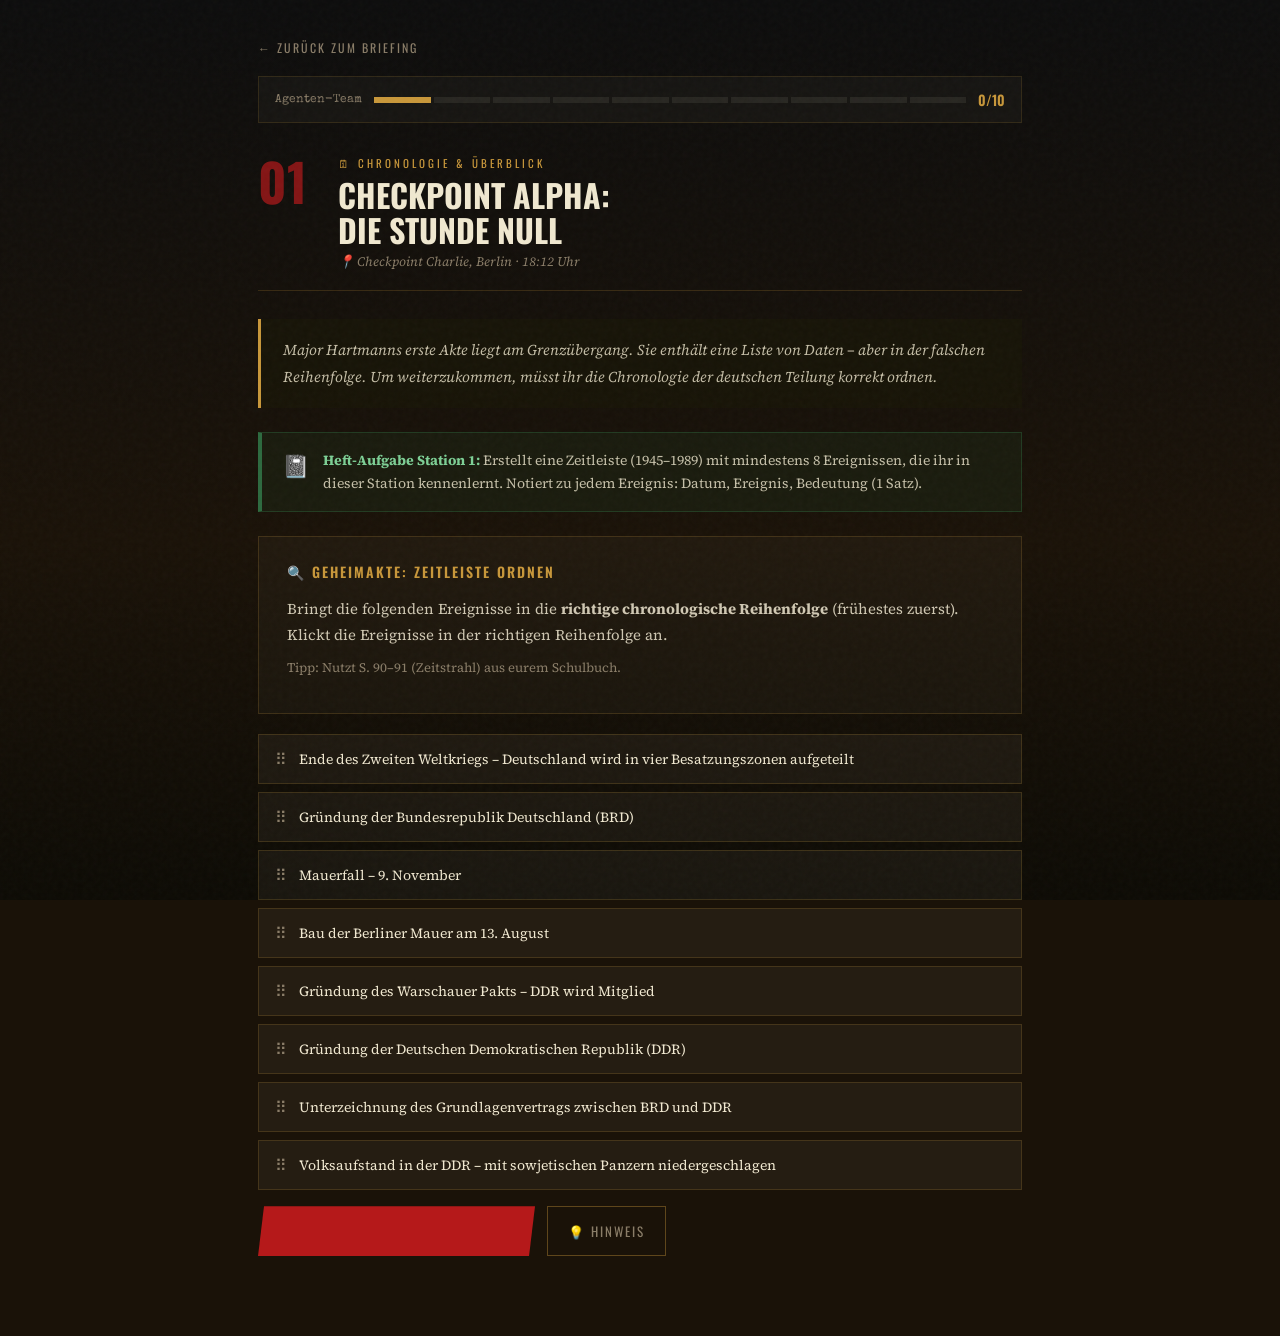
==== station01.html @ 0def3ac9 "Add files via upload" ====
<!DOCTYPE html>
<html lang="de">
<head>
<meta charset="UTF-8">
<meta name="viewport" content="width=device-width, initial-scale=1.0">
<title>Station 1 – Checkpoint Alpha</title>
<link rel="stylesheet" href="shared.css">
</head>
<body>
<div class="noise"></div>
<div class="bg-texture"></div>

<div class="station-container">
  <a href="index.html" class="back-link">← Zurück zum Briefing</a>
  <div id="progress-area"></div>

  <div class="station-header">
    <div class="station-num">01</div>
    <div class="station-meta">
      <div class="station-tag">🗓 Chronologie &amp; Überblick</div>
      <div class="station-title">Checkpoint Alpha:<br>Die Stunde Null</div>
      <div class="station-loc">📍 Checkpoint Charlie, Berlin · 18:12 Uhr</div>
    </div>
  </div>

  <div class="narrative">
    Major Hartmanns erste Akte liegt am Grenzübergang. Sie enthält eine Liste von Daten – aber in der falschen Reihenfolge. Um weiterzukommen, müsst ihr die Chronologie der deutschen Teilung korrekt ordnen.
  </div>

  <div class="heft-aufgabe">
    <div class="icon">📓</div>
    <div class="text"><strong>Heft-Aufgabe Station 1:</strong> Erstellt eine Zeitleiste (1945–1989) mit mindestens 8 Ereignissen, die ihr in dieser Station kennenlernt. Notiert zu jedem Ereignis: Datum, Ereignis, Bedeutung (1 Satz).</div>
  </div>

  <div class="question-area">
    <h3>🔍 Geheimakte: Zeitleiste ordnen</h3>
    <p>Bringt die folgenden Ereignisse in die <strong>richtige chronologische Reihenfolge</strong> (frühestes zuerst). Klickt die Ereignisse in der richtigen Reihenfolge an.</p>
    <p style="color:var(--muted); font-size:13px; margin-top:8px;">Tipp: Nutzt S. 90–91 (Zeitstrahl) aus eurem Schulbuch.</p>
  </div>

  <div id="sort-area" class="sort-list">
    <!-- Shuffled list rendered by JS -->
  </div>

  <div class="btn-row" style="margin-top:16px;">
    <button class="submit-btn" onclick="checkOrder()">▶ Reihenfolge prüfen</button>
    <button class="hint-btn" onclick="showHint()">💡 Hinweis</button>
  </div>

  <div class="feedback" id="feedback"></div>
  <div class="code-reveal" id="code-reveal">
    <div class="code-label">Code für Station 2 erhalten:</div>
    <div class="code-value" id="code-value">1949</div>
    <div class="code-note">Notiert diesen Code! → Gebt ihn bei Station 2 ein.</div>
  </div>
  <button class="next-btn" id="next-btn" onclick="window.location.href='station02.html'">
    Weiter zu Station 2: Das Bündnissystem →
  </button>
</div>

<script src="utils.js"></script>
<script>
document.getElementById('progress-area').innerHTML = progressBar(1);

const events = [
  { id:'a', text: 'Ende des Zweiten Weltkriegs – Deutschland wird in vier Besatzungszonen aufgeteilt', year: 1945 },
  { id:'b', text: 'Gründung der Bundesrepublik Deutschland (BRD)', year: 1949 },
  { id:'c', text: 'Gründung der Deutschen Demokratischen Republik (DDR)', year: 1949 },
  { id:'d', text: 'Volksaufstand in der DDR – mit sowjetischen Panzern niedergeschlagen', year: 1953 },
  { id:'e', text: 'Gründung des Warschauer Pakts – DDR wird Mitglied', year: 1955 },
  { id:'f', text: 'Bau der Berliner Mauer am 13. August', year: 1961 },
  { id:'g', text: 'Unterzeichnung des Grundlagenvertrags zwischen BRD und DDR', year: 1972 },
  { id:'h', text: 'Mauerfall – 9. November', year: 1989 },
];

// Shuffle for display
const shuffled = [...events].sort(() => Math.random() - 0.5);
const container = document.getElementById('sort-area');

shuffled.forEach((e, i) => {
  const div = document.createElement('div');
  div.className = 'sort-item'; div.dataset.id = e.id; div.dataset.order = i;
  div.innerHTML = `<span class="sort-handle">⠿</span><span>${e.text}</span>`;
  div.addEventListener('click', () => selectItem(div));
  container.appendChild(div);
});

let selected = null;
function selectItem(div) {
  if(selected && selected !== div) {
    // Swap
    const items = [...container.querySelectorAll('.sort-item')];
    const i1 = items.indexOf(selected);
    const i2 = items.indexOf(div);
    if(i1 < i2) container.insertBefore(div, selected);
    else container.insertBefore(selected, div);
    selected.classList.remove('selected');
    selected = null;
  } else if(selected === div) {
    div.classList.remove('selected');
    selected = null;
  } else {
    if(selected) selected.classList.remove('selected');
    selected = div;
    div.classList.add('selected');
  }
}

let attempts = 0;
function checkOrder() {
  const items = [...container.querySelectorAll('.sort-item')];
  const order = items.map(i => i.dataset.id);
  const correct = events.sort((a,b)=>a.year-b.year).map(e=>e.id);
  const isCorrect = order.join('') === correct.join('');
  
  attempts++;
  const fb = document.getElementById('feedback');
  
  if(isCorrect) {
    fb.className = 'feedback success';
    fb.innerHTML = '✅ Ausgezeichnet! Die Chronologie ist korrekt. Hartmanns erste Akte ist gesichert.<br><small>Code für Station 2: <strong>1949</strong></small>';
    document.getElementById('code-reveal').classList.add('show');
    document.getElementById('next-btn').classList.add('show');
    markStationComplete(1);
  } else {
    if(attempts >= 2) {
      fb.className = 'feedback error';
      fb.innerHTML = '❌ Nicht ganz. Tipp: Das erste Ereignis ist das Ende des Zweiten Weltkriegs (1945), das letzte der Mauerfall (1989). Achte auf die Daten zwischen S. 90–91.';
    } else {
      fb.className = 'feedback error';
      fb.innerHTML = '❌ Die Reihenfolge stimmt noch nicht. Schau nochmal in den Zeitstrahl auf S. 90–91 deines Schulbuchs!';
    }
  }
}

function showHint() {
  addHint();
  const fb = document.getElementById('feedback');
  fb.className = 'feedback hint';
  fb.innerHTML = '💡 <strong>Hinweis:</strong> Die Jahreszahlen findest du im Zeitstrahl auf S. 90–91. Wichtige Ankerpunkte: 1945 (Kriegsende), 1949 (zwei Staatsgründungen!), 1953, 1955, 1961, 1972, 1989.';
}
</script>
</body>
</html>
---- shared.css ----
@import url('https://fonts.googleapis.com/css2?family=Special+Elite&family=Oswald:wght@300;600;700&family=Source+Serif+4:ital,wght@0,300;0,600;1,300&display=swap');

:root {
  --ink: #1a1208;
  --paper: #f0e8d0;
  --red: #b5191a;
  --grey: #4a4a4a;
  --gold: #c8973a;
  --muted: #8a7d68;
  --green: #2d6a3f;
  --blue-east: #1a3a5c;
  --blue-west: #3a5c8a;
}

* { margin: 0; padding: 0; box-sizing: border-box; }

body {
  background: var(--ink);
  color: var(--paper);
  font-family: 'Source Serif 4', serif;
  min-height: 100vh;
}

.noise {
  position: fixed; inset: 0; pointer-events: none; z-index: 999; opacity: 0.03;
  background-image: url("data:image/svg+xml,%3Csvg viewBox='0 0 200 200' xmlns='http://www.w3.org/2000/svg'%3E%3Cfilter id='n'%3E%3CfeTurbulence type='fractalNoise' baseFrequency='0.9' numOctaves='4' stitchTiles='stitch'/%3E%3C/filter%3E%3Crect width='100%25' height='100%25' filter='url(%23n)'/%3E%3C/svg%3E");
}

.bg-texture {
  position: fixed; inset: 0; z-index: 0;
  background: linear-gradient(180deg, #0d0d0d 0%, #1a1208 60%, #0d0b05 100%);
}

.station-container {
  position: relative; z-index: 10;
  max-width: 820px; margin: 0 auto;
  padding: 36px 28px 80px;
}

/* Progress bar */
.progress-wrap {
  display: flex; align-items: center; gap: 12px;
  margin-bottom: 32px; padding: 12px 16px;
  background: rgba(240,232,208,0.03);
  border: 1px solid rgba(200,151,58,0.15);
}
.prog-label { font-family: 'Special Elite', monospace; font-size: 12px; color: var(--muted); white-space: nowrap; overflow: hidden; max-width: 140px; text-overflow: ellipsis; }
.progress-bar { flex: 1; display: flex; gap: 3px; }
.pb { flex: 1; height: 6px; background: rgba(240,232,208,0.08); transition: background 0.3s; }
.pb.done { background: var(--green); }
.pb.active { background: var(--gold); animation: pulse 1.5s ease-in-out infinite; }
@keyframes pulse { 50% { opacity: 0.5; } }
.prog-count { font-family: 'Oswald', sans-serif; font-size: 14px; color: var(--gold); font-weight: 600; }

/* Station header */
.station-header {
  display: flex; align-items: flex-start; gap: 20px;
  margin-bottom: 28px; padding-bottom: 20px;
  border-bottom: 1px solid rgba(200,151,58,0.2);
}
.station-num {
  font-family: 'Oswald', sans-serif; font-weight: 700;
  font-size: 52px; line-height: 1; color: var(--red);
  opacity: 0.7; flex-shrink: 0; min-width: 60px;
}
.station-meta { flex: 1; }
.station-tag {
  font-family: 'Oswald', sans-serif; font-size: 11px; letter-spacing: 3px;
  text-transform: uppercase; color: var(--gold); margin-bottom: 6px;
}
.station-title {
  font-family: 'Oswald', sans-serif; font-weight: 700;
  font-size: clamp(22px, 4vw, 32px); line-height: 1.1;
  color: var(--paper); text-transform: uppercase;
}
.station-loc {
  margin-top: 6px; font-size: 13px; color: var(--muted); font-style: italic;
}

/* Context / Narrative */
.narrative {
  background: rgba(26,24,8,0.6);
  border-left: 3px solid var(--gold);
  padding: 18px 22px; margin-bottom: 24px;
  font-size: 15px; line-height: 1.75; color: rgba(240,232,208,0.8);
  font-style: italic;
}

/* Document card */
.doc-card {
  background: #f5edd6;
  border: 1px solid #c8b48a;
  padding: 24px 28px; margin-bottom: 24px;
  color: #2a1a08; position: relative;
  box-shadow: 4px 4px 16px rgba(0,0,0,0.4);
}
.doc-card::before {
  content: '';
  position: absolute; top: 0; left: 0; right: 0;
  height: 3px; background: var(--red);
}
.doc-card .doc-title {
  font-family: 'Oswald', sans-serif; font-weight: 600;
  font-size: 14px; letter-spacing: 3px; text-transform: uppercase;
  color: var(--red); margin-bottom: 14px;
}
.doc-card p { font-size: 15px; line-height: 1.75; color: #2a1a08; margin-bottom: 10px; }
.doc-card p:last-child { margin-bottom: 0; }
.doc-card .doc-source {
  font-size: 11px; color: #6a5a3a; font-style: italic;
  border-top: 1px solid #c8b48a; margin-top: 14px; padding-top: 10px;
}

/* Heft-Aufgabe */
.heft-aufgabe {
  background: rgba(45,106,63,0.12);
  border: 1px solid rgba(45,106,63,0.4);
  border-left: 4px solid var(--green);
  padding: 16px 20px; margin-bottom: 24px;
  display: flex; gap: 14px; align-items: flex-start;
}
.heft-aufgabe .icon { font-size: 22px; flex-shrink: 0; margin-top: 2px; }
.heft-aufgabe .text { font-size: 14px; line-height: 1.65; color: rgba(240,232,208,0.8); }
.heft-aufgabe .text strong { color: #7dcf95; }

/* Question area */
.question-area {
  background: rgba(240,232,208,0.03);
  border: 1px solid rgba(200,151,58,0.2);
  padding: 24px 28px; margin-bottom: 20px;
}
.question-area h3 {
  font-family: 'Oswald', sans-serif; font-weight: 600;
  font-size: 14px; letter-spacing: 2px; text-transform: uppercase;
  color: var(--gold); margin-bottom: 14px;
}
.question-area p { font-size: 15px; line-height: 1.7; color: rgba(240,232,208,0.85); margin-bottom: 10px; }
.question-area ul { padding-left: 20px; }
.question-area ul li { font-size: 15px; line-height: 1.7; color: rgba(240,232,208,0.8); margin-bottom: 6px; }

/* Input area */
.input-area { display: flex; flex-direction: column; gap: 12px; }
.input-area label {
  font-family: 'Oswald', sans-serif; font-size: 12px; letter-spacing: 3px;
  text-transform: uppercase; color: var(--muted);
}
.code-input {
  background: rgba(240,232,208,0.05);
  border: 1px solid rgba(200,151,58,0.3);
  border-bottom: 2px solid var(--gold);
  color: var(--paper); font-family: 'Special Elite', monospace;
  font-size: 22px; padding: 14px 18px; width: 100%;
  outline: none; letter-spacing: 3px; text-align: center;
  transition: background 0.2s;
}
.code-input:focus { background: rgba(200,151,58,0.08); }

.btn-row { display: flex; gap: 12px; flex-wrap: wrap; }

.submit-btn {
  background: var(--red); border: none; color: var(--paper);
  font-family: 'Oswald', sans-serif; font-weight: 700;
  font-size: 15px; letter-spacing: 3px; text-transform: uppercase;
  padding: 14px 32px; cursor: pointer; transition: all 0.2s;
  clip-path: polygon(6px 0%, 100% 0%, calc(100% - 6px) 100%, 0% 100%);
}
.submit-btn:hover { background: #d42020; transform: scale(1.02); }

.hint-btn {
  background: transparent; border: 1px solid rgba(200,151,58,0.4);
  color: var(--muted); font-family: 'Oswald', sans-serif;
  font-size: 13px; letter-spacing: 2px; text-transform: uppercase;
  padding: 14px 20px; cursor: pointer; transition: all 0.2s;
}
.hint-btn:hover { border-color: var(--gold); color: var(--gold); }

/* Feedback */
.feedback {
  padding: 16px 20px; margin-top: 16px; display: none;
  font-family: 'Special Elite', monospace; font-size: 16px;
}
.feedback.success {
  display: block; background: rgba(45,106,63,0.2);
  border: 1px solid rgba(45,106,63,0.5); color: #7dcf95;
}
.feedback.error {
  display: block; background: rgba(181,25,26,0.15);
  border: 1px solid rgba(181,25,26,0.4); color: #f07070;
}
.feedback.hint {
  display: block; background: rgba(200,151,58,0.1);
  border: 1px solid rgba(200,151,58,0.3); color: var(--gold);
}

/* Next button */
.next-btn {
  display: none; width: 100%;
  background: var(--gold); border: none; color: var(--ink);
  font-family: 'Oswald', sans-serif; font-weight: 700;
  font-size: 18px; letter-spacing: 4px; text-transform: uppercase;
  padding: 18px; cursor: pointer; margin-top: 20px;
  transition: all 0.2s;
  clip-path: polygon(8px 0%, 100% 0%, calc(100% - 8px) 100%, 0% 100%);
}
.next-btn:hover { filter: brightness(1.1); transform: scale(1.01); }
.next-btn.show { display: block; animation: fadeUp 0.5s ease-out; }

@keyframes fadeUp { from { opacity:0; transform: translateY(16px); } to { opacity:1; transform: none; } }

/* Code reveal */
.code-reveal {
  display: none; text-align: center; padding: 24px;
  background: rgba(200,151,58,0.08); border: 1px solid var(--gold);
  margin-top: 16px;
}
.code-reveal.show { display: block; animation: fadeUp 0.5s ease-out; }
.code-reveal .code-label {
  font-family: 'Oswald', sans-serif; font-size: 11px; letter-spacing: 3px;
  text-transform: uppercase; color: var(--muted); margin-bottom: 8px;
}
.code-reveal .code-value {
  font-family: 'Special Elite', monospace; font-size: 36px;
  color: var(--gold); letter-spacing: 8px;
}
.code-reveal .code-note {
  margin-top: 10px; font-size: 13px; color: rgba(240,232,208,0.6); font-style: italic;
}

/* Checkbox / multiple choice */
.choice-grid {
  display: grid; grid-template-columns: 1fr 1fr;
  gap: 10px; margin: 14px 0;
}
.choice-btn {
  background: rgba(240,232,208,0.04); border: 1px solid rgba(200,151,58,0.2);
  color: rgba(240,232,208,0.8); font-family: 'Source Serif 4', serif;
  font-size: 14px; padding: 14px 16px; cursor: pointer;
  transition: all 0.2s; text-align: left; line-height: 1.5;
}
.choice-btn:hover { background: rgba(200,151,58,0.08); border-color: var(--gold); }
.choice-btn.selected { background: rgba(200,151,58,0.15); border-color: var(--gold); color: var(--gold); }
.choice-btn.correct { background: rgba(45,106,63,0.2); border-color: #7dcf95; color: #7dcf95; }
.choice-btn.wrong { background: rgba(181,25,26,0.15); border-color: #f07070; color: #f07070; }

/* Ordering / sorting */
.sort-list { display: flex; flex-direction: column; gap: 8px; margin: 14px 0; }
.sort-item {
  background: rgba(240,232,208,0.05); border: 1px solid rgba(200,151,58,0.2);
  padding: 12px 16px; cursor: grab; display: flex; align-items: center; gap: 12px;
  font-size: 14px; line-height: 1.5; transition: background 0.2s;
}
.sort-item:hover { background: rgba(200,151,58,0.08); }
.sort-item.dragging { opacity: 0.5; border-color: var(--gold); }
.sort-handle { color: var(--muted); font-size: 16px; flex-shrink: 0; }

/* Map / matching */
.match-area { display: flex; flex-direction: column; gap: 16px; margin: 14px 0; }
.match-row { display: flex; gap: 12px; align-items: center; }
.match-left { flex: 1; font-size: 14px; color: rgba(240,232,208,0.8); padding: 10px; background: rgba(240,232,208,0.04); border: 1px solid rgba(200,151,58,0.15); }
.match-arrow { color: var(--gold); font-size: 18px; flex-shrink: 0; }
.match-select {
  flex: 1; background: rgba(240,232,208,0.05); border: 1px solid rgba(200,151,58,0.3);
  color: var(--paper); font-family: 'Source Serif 4', serif; font-size: 14px;
  padding: 10px 12px; outline: none; cursor: pointer;
}
.match-select option { background: #1a1208; }

/* Back link */
.back-link {
  display: inline-flex; align-items: center; gap: 8px;
  color: var(--muted); font-family: 'Oswald', sans-serif;
  font-size: 12px; letter-spacing: 2px; text-transform: uppercase;
  text-decoration: none; margin-bottom: 20px; transition: color 0.2s;
}
.back-link:hover { color: var(--gold); }
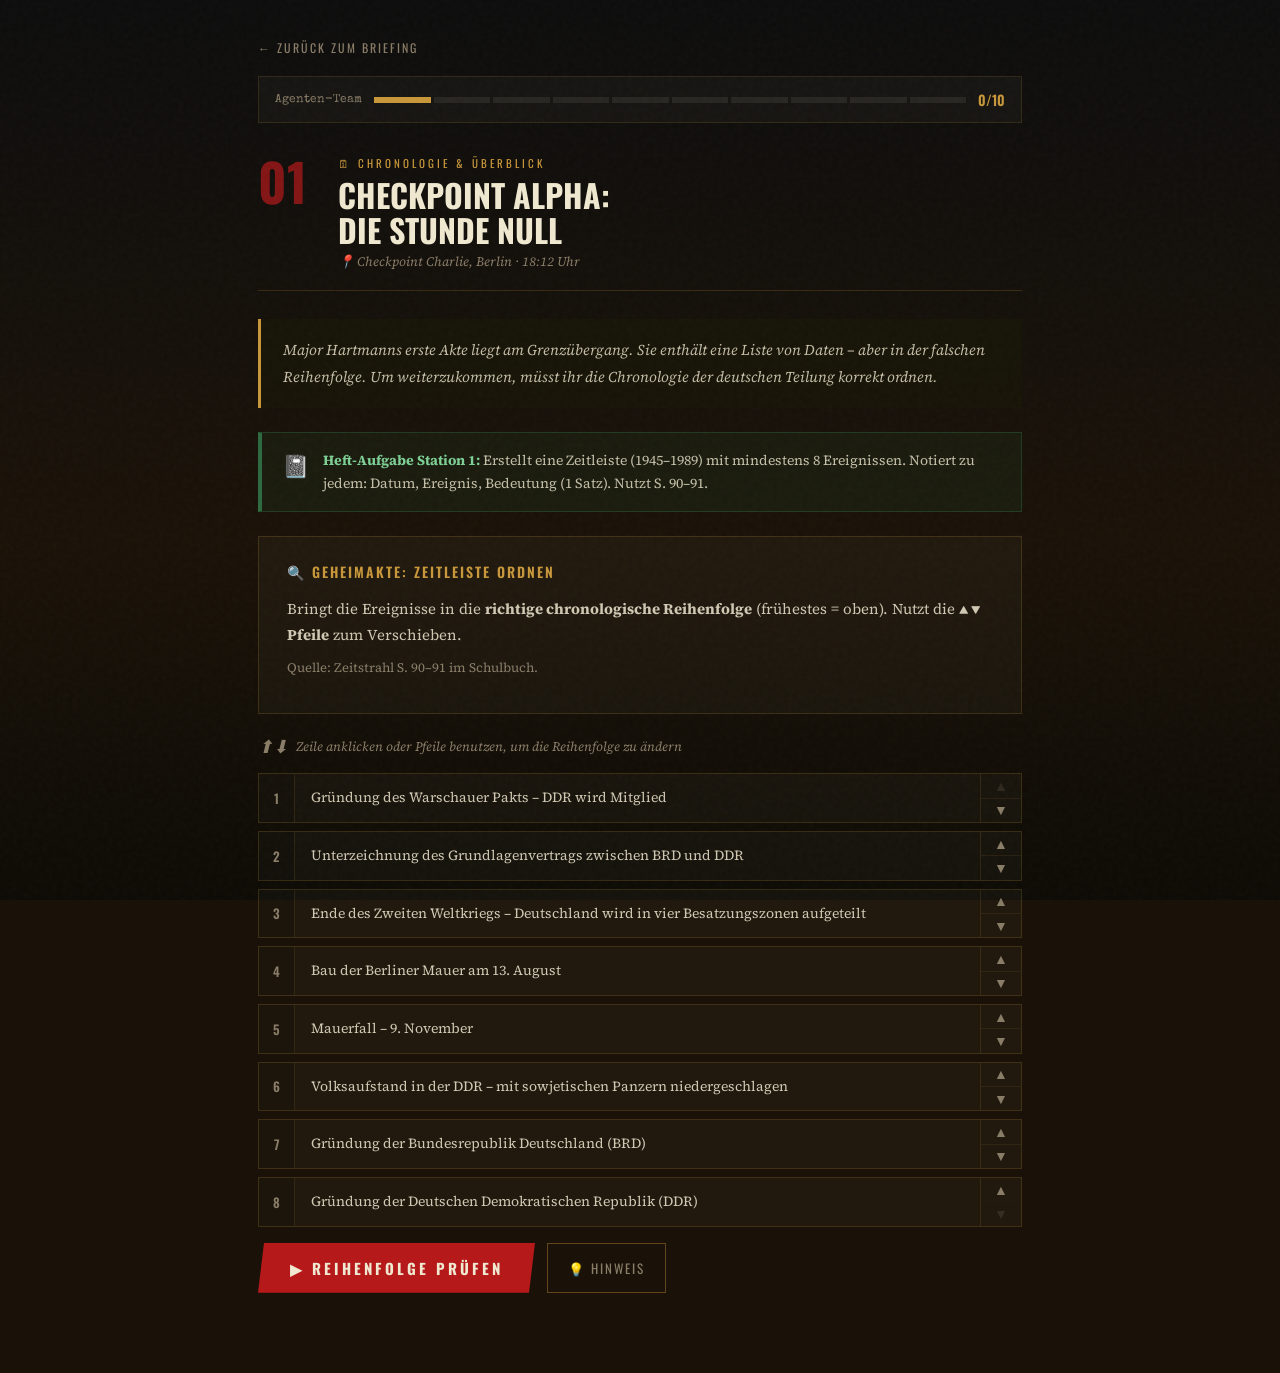
==== commit 20a9f37f: "Add files via upload" ====
--- a/station01.html
+++ b/station01.html
@@ -5,6 +5,52 @@
 <meta name="viewport" content="width=device-width, initial-scale=1.0">
 <title>Station 1 – Checkpoint Alpha</title>
 <link rel="stylesheet" href="shared.css">
+<style>
+  .sort-row {
+    display: flex; align-items: stretch; gap: 0;
+    margin-bottom: 8px; background: rgba(240,232,208,0.03);
+    border: 1px solid rgba(200,151,58,0.18);
+    transition: border-color 0.15s, background 0.15s;
+  }
+  .sort-row:hover { border-color: rgba(200,151,58,0.35); }
+  .sort-row.moved { background: rgba(200,151,58,0.08); border-color: var(--gold); }
+
+  .sort-pos {
+    width: 36px; flex-shrink: 0;
+    display: flex; align-items: center; justify-content: center;
+    font-family: 'Oswald', sans-serif; font-size: 13px; font-weight: 600;
+    color: var(--muted); border-right: 1px solid rgba(200,151,58,0.15);
+    background: rgba(0,0,0,0.15);
+  }
+
+  .sort-text {
+    flex: 1; padding: 13px 16px;
+    font-size: 14px; line-height: 1.55; color: rgba(240,232,208,0.85);
+  }
+
+  .sort-btns {
+    display: flex; flex-direction: column;
+    flex-shrink: 0; border-left: 1px solid rgba(200,151,58,0.15);
+  }
+  .sort-btn {
+    flex: 1; width: 40px; background: transparent; border: none;
+    color: var(--muted); font-size: 14px; cursor: pointer;
+    transition: background 0.15s, color 0.15s;
+    display: flex; align-items: center; justify-content: center;
+    line-height: 1;
+  }
+  .sort-btn:hover { background: rgba(200,151,58,0.15); color: var(--gold); }
+  .sort-btn:disabled { opacity: 0.2; cursor: default; }
+  .sort-btn + .sort-btn { border-top: 1px solid rgba(200,151,58,0.1); }
+
+  .sort-row.correct-row { border-color: #2d6a3f !important; background: rgba(45,106,63,0.1) !important; }
+  .sort-row.wrong-row   { border-color: #b5191a !important; background: rgba(181,25,26,0.08) !important; }
+
+  .instr {
+    font-size: 13px; color: var(--muted); font-style: italic;
+    margin-bottom: 14px; display: flex; align-items: center; gap: 8px;
+  }
+</style>
 </head>
 <body>
 <div class="noise"></div>
@@ -29,18 +75,21 @@
 
   <div class="heft-aufgabe">
     <div class="icon">📓</div>
-    <div class="text"><strong>Heft-Aufgabe Station 1:</strong> Erstellt eine Zeitleiste (1945–1989) mit mindestens 8 Ereignissen, die ihr in dieser Station kennenlernt. Notiert zu jedem Ereignis: Datum, Ereignis, Bedeutung (1 Satz).</div>
+    <div class="text"><strong>Heft-Aufgabe Station 1:</strong> Erstellt eine Zeitleiste (1945–1989) mit mindestens 8 Ereignissen. Notiert zu jedem: Datum, Ereignis, Bedeutung (1 Satz). Nutzt S. 90–91.</div>
   </div>
 
   <div class="question-area">
     <h3>🔍 Geheimakte: Zeitleiste ordnen</h3>
-    <p>Bringt die folgenden Ereignisse in die <strong>richtige chronologische Reihenfolge</strong> (frühestes zuerst). Klickt die Ereignisse in der richtigen Reihenfolge an.</p>
-    <p style="color:var(--muted); font-size:13px; margin-top:8px;">Tipp: Nutzt S. 90–91 (Zeitstrahl) aus eurem Schulbuch.</p>
-  </div>
-
-  <div id="sort-area" class="sort-list">
-    <!-- Shuffled list rendered by JS -->
-  </div>
+    <p>Bringt die Ereignisse in die <strong>richtige chronologische Reihenfolge</strong> (frühestes = oben). Nutzt die <strong>▲ ▼ Pfeile</strong> zum Verschieben.</p>
+    <p style="color:var(--muted); font-size:13px; margin-top:6px;">Quelle: Zeitstrahl S. 90–91 im Schulbuch.</p>
+  </div>
+
+  <p class="instr">
+    <span style="font-size:18px;">⬆⬇</span>
+    Zeile anklicken oder Pfeile benutzen, um die Reihenfolge zu ändern
+  </p>
+
+  <div id="sort-area"></div>
 
   <div class="btn-row" style="margin-top:16px;">
     <button class="submit-btn" onclick="checkOrder()">▶ Reihenfolge prüfen</button>
@@ -50,7 +99,7 @@
   <div class="feedback" id="feedback"></div>
   <div class="code-reveal" id="code-reveal">
     <div class="code-label">Code für Station 2 erhalten:</div>
-    <div class="code-value" id="code-value">1949</div>
+    <div class="code-value">1949</div>
     <div class="code-note">Notiert diesen Code! → Gebt ihn bei Station 2 ein.</div>
   </div>
   <button class="next-btn" id="next-btn" onclick="window.location.href='station02.html'">
@@ -73,62 +122,81 @@
   { id:'h', text: 'Mauerfall – 9. November', year: 1989 },
 ];
 
-// Shuffle for display
-const shuffled = [...events].sort(() => Math.random() - 0.5);
-const container = document.getElementById('sort-area');
-
-shuffled.forEach((e, i) => {
-  const div = document.createElement('div');
-  div.className = 'sort-item'; div.dataset.id = e.id; div.dataset.order = i;
-  div.innerHTML = `<span class="sort-handle">⠿</span><span>${e.text}</span>`;
-  div.addEventListener('click', () => selectItem(div));
-  container.appendChild(div);
-});
-
-let selected = null;
-function selectItem(div) {
-  if(selected && selected !== div) {
-    // Swap
-    const items = [...container.querySelectorAll('.sort-item')];
-    const i1 = items.indexOf(selected);
-    const i2 = items.indexOf(div);
-    if(i1 < i2) container.insertBefore(div, selected);
-    else container.insertBefore(selected, div);
-    selected.classList.remove('selected');
-    selected = null;
-  } else if(selected === div) {
-    div.classList.remove('selected');
-    selected = null;
-  } else {
-    if(selected) selected.classList.remove('selected');
-    selected = div;
-    div.classList.add('selected');
-  }
-}
+// Shuffle once at load
+let order = [...events].sort(() => Math.random() - 0.5);
+
+function render() {
+  const container = document.getElementById('sort-area');
+  container.innerHTML = '';
+  order.forEach((e, i) => {
+    const row = document.createElement('div');
+    row.className = 'sort-row';
+    row.dataset.id = e.id;
+
+    row.innerHTML = `
+      <div class="sort-pos">${i + 1}</div>
+      <div class="sort-text">${e.text}</div>
+      <div class="sort-btns">
+        <button class="sort-btn" title="Nach oben" onclick="move(${i}, -1)" ${i === 0 ? 'disabled' : ''}>▲</button>
+        <button class="sort-btn" title="Nach unten" onclick="move(${i}, +1)" ${i === order.length - 1 ? 'disabled' : ''}>▼</button>
+      </div>
+    `;
+    container.appendChild(row);
+  });
+}
+
+function move(i, dir) {
+  const j = i + dir;
+  if (j < 0 || j >= order.length) return;
+  // Swap
+  [order[i], order[j]] = [order[j], order[i]];
+  render();
+  // Brief highlight on moved row
+  const rows = document.querySelectorAll('.sort-row');
+  rows[j].classList.add('moved');
+  setTimeout(() => rows[j].classList.remove('moved'), 400);
+  // Clear feedback when user changes order
+  const fb = document.getElementById('feedback');
+  fb.className = 'feedback'; fb.innerHTML = '';
+}
+
+render();
 
 let attempts = 0;
 function checkOrder() {
-  const items = [...container.querySelectorAll('.sort-item')];
-  const order = items.map(i => i.dataset.id);
-  const correct = events.sort((a,b)=>a.year-b.year).map(e=>e.id);
-  const isCorrect = order.join('') === correct.join('');
-  
+  const correct = [...events].sort((a, b) => a.year - b.year).map(e => e.id);
+  const current = order.map(e => e.id);
+  const isCorrect = current.join('') === correct.join('');
+
   attempts++;
   const fb = document.getElementById('feedback');
-  
-  if(isCorrect) {
+
+  // Colour-code each row
+  const rows = document.querySelectorAll('.sort-row');
+  rows.forEach((row, i) => {
+    row.classList.remove('correct-row', 'wrong-row');
+    if (isCorrect) {
+      row.classList.add('correct-row');
+    } else {
+      // Mark rows that are in a wrong position
+      row.classList.add(current[i] === correct[i] ? 'correct-row' : 'wrong-row');
+    }
+  });
+
+  if (isCorrect) {
     fb.className = 'feedback success';
     fb.innerHTML = '✅ Ausgezeichnet! Die Chronologie ist korrekt. Hartmanns erste Akte ist gesichert.<br><small>Code für Station 2: <strong>1949</strong></small>';
     document.getElementById('code-reveal').classList.add('show');
     document.getElementById('next-btn').classList.add('show');
     markStationComplete(1);
   } else {
-    if(attempts >= 2) {
+    const wrongCount = current.filter((id, i) => id !== correct[i]).length;
+    if (attempts >= 2) {
       fb.className = 'feedback error';
-      fb.innerHTML = '❌ Nicht ganz. Tipp: Das erste Ereignis ist das Ende des Zweiten Weltkriegs (1945), das letzte der Mauerfall (1989). Achte auf die Daten zwischen S. 90–91.';
+      fb.innerHTML = `❌ ${wrongCount} Ereignis${wrongCount > 1 ? 'se sind' : ' ist'} noch falsch platziert (rot markiert). Tipp: Das erste Ereignis ist 1945, das letzte 1989. Nutze S. 90–91.`;
     } else {
       fb.className = 'feedback error';
-      fb.innerHTML = '❌ Die Reihenfolge stimmt noch nicht. Schau nochmal in den Zeitstrahl auf S. 90–91 deines Schulbuchs!';
+      fb.innerHTML = `❌ Noch nicht ganz – ${wrongCount} Position${wrongCount > 1 ? 'en stimmen' : ' stimmt'} noch nicht (rot = falsch, grün = richtig). Schulbuch S. 90–91!`;
     }
   }
 }
@@ -137,7 +205,7 @@
   addHint();
   const fb = document.getElementById('feedback');
   fb.className = 'feedback hint';
-  fb.innerHTML = '💡 <strong>Hinweis:</strong> Die Jahreszahlen findest du im Zeitstrahl auf S. 90–91. Wichtige Ankerpunkte: 1945 (Kriegsende), 1949 (zwei Staatsgründungen!), 1953, 1955, 1961, 1972, 1989.';
+  fb.innerHTML = '💡 <strong>Hinweis:</strong> Die Jahreszahlen findet ihr im Zeitstrahl auf S. 90–91. Ankerpunkte: 1945 (Kriegsende) → 1949 (zwei Staatsgründungen!) → 1953 → 1955 → 1961 → 1972 → 1989.';
 }
 </script>
 </body>
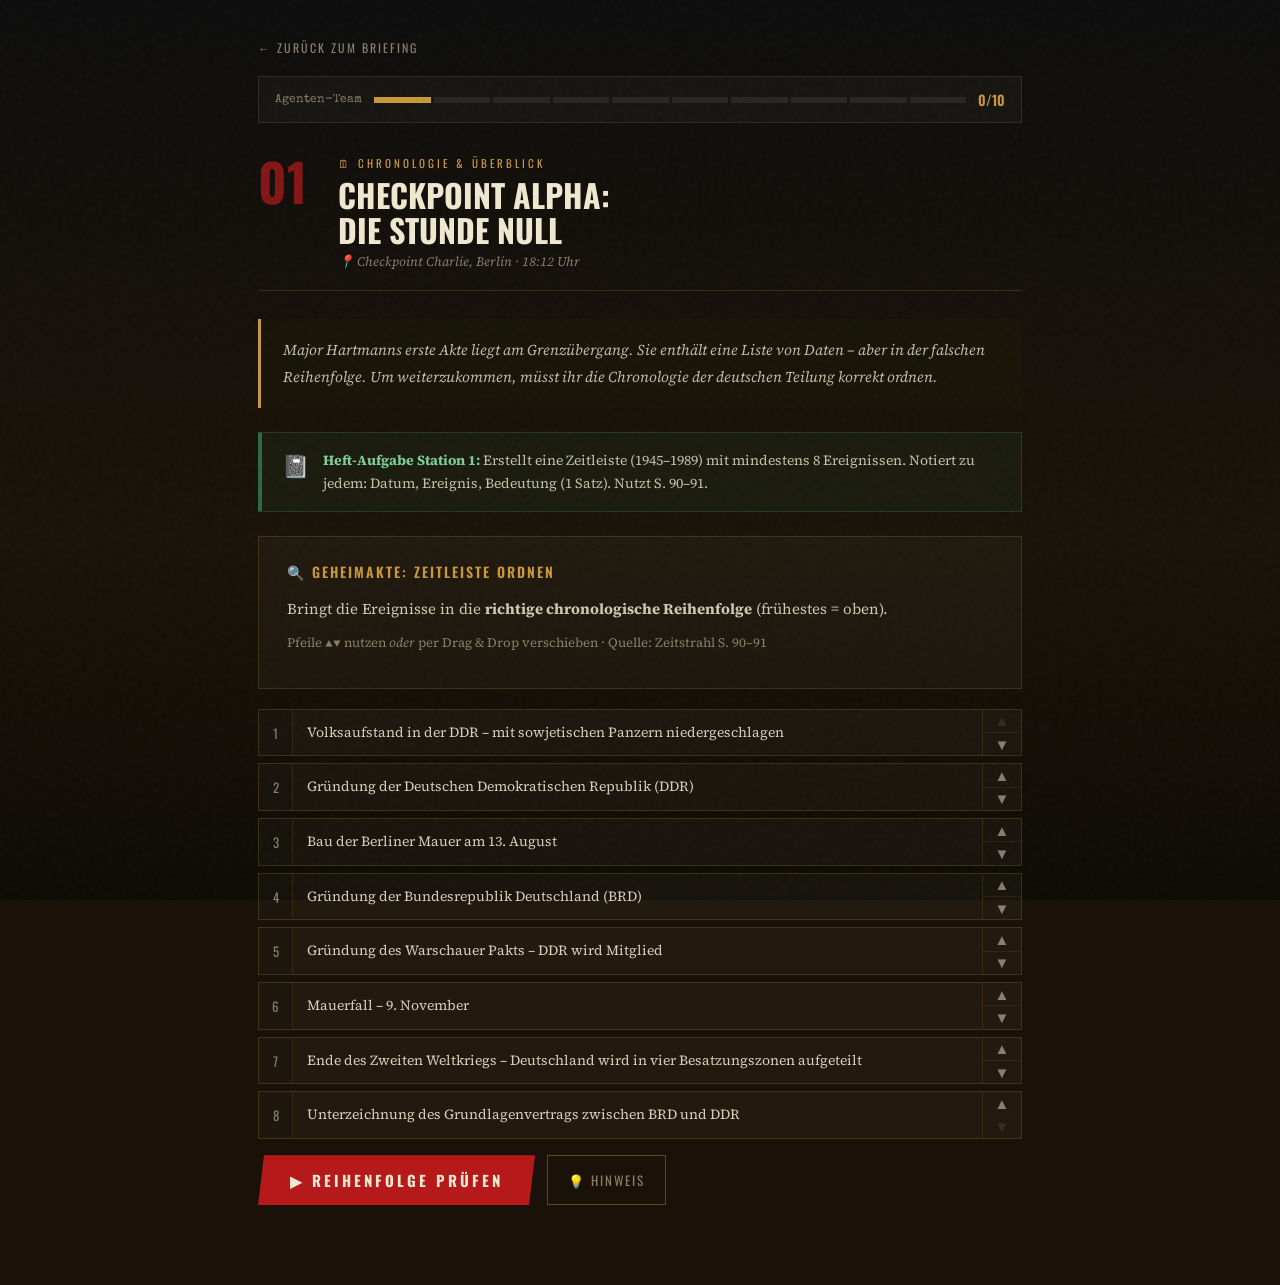
==== commit e6049c01: "Add files via upload" ====
--- a/station01.html
+++ b/station01.html
@@ -6,50 +6,67 @@
 <title>Station 1 – Checkpoint Alpha</title>
 <link rel="stylesheet" href="shared.css">
 <style>
-  .sort-row {
-    display: flex; align-items: stretch; gap: 0;
-    margin-bottom: 8px; background: rgba(240,232,208,0.03);
-    border: 1px solid rgba(200,151,58,0.18);
-    transition: border-color 0.15s, background 0.15s;
-  }
-  .sort-row:hover { border-color: rgba(200,151,58,0.35); }
-  .sort-row.moved { background: rgba(200,151,58,0.08); border-color: var(--gold); }
-
-  .sort-pos {
-    width: 36px; flex-shrink: 0;
-    display: flex; align-items: center; justify-content: center;
-    font-family: 'Oswald', sans-serif; font-size: 13px; font-weight: 600;
-    color: var(--muted); border-right: 1px solid rgba(200,151,58,0.15);
-    background: rgba(0,0,0,0.15);
-  }
-
-  .sort-text {
-    flex: 1; padding: 13px 16px;
-    font-size: 14px; line-height: 1.55; color: rgba(240,232,208,0.85);
-  }
-
-  .sort-btns {
-    display: flex; flex-direction: column;
-    flex-shrink: 0; border-left: 1px solid rgba(200,151,58,0.15);
-  }
-  .sort-btn {
-    flex: 1; width: 40px; background: transparent; border: none;
-    color: var(--muted); font-size: 14px; cursor: pointer;
-    transition: background 0.15s, color 0.15s;
-    display: flex; align-items: center; justify-content: center;
-    line-height: 1;
-  }
-  .sort-btn:hover { background: rgba(200,151,58,0.15); color: var(--gold); }
-  .sort-btn:disabled { opacity: 0.2; cursor: default; }
-  .sort-btn + .sort-btn { border-top: 1px solid rgba(200,151,58,0.1); }
-
-  .sort-row.correct-row { border-color: #2d6a3f !important; background: rgba(45,106,63,0.1) !important; }
-  .sort-row.wrong-row   { border-color: #b5191a !important; background: rgba(181,25,26,0.08) !important; }
-
-  .instr {
-    font-size: 13px; color: var(--muted); font-style: italic;
-    margin-bottom: 14px; display: flex; align-items: center; gap: 8px;
-  }
+.sort-row {
+  display: flex;
+  align-items: stretch;
+  background: rgba(240,232,208,0.04);
+  border: 1px solid rgba(200,151,58,0.2);
+  margin-bottom: 7px;
+  cursor: grab;
+  user-select: none;
+  transition: opacity 0.15s, background 0.15s;
+}
+.sort-row.dragging { opacity: 0.4; }
+.sort-row.drag-over { border-color: var(--gold); background: rgba(200,151,58,0.12); }
+.sort-row.correct-row { border-color: #2d6a3f; background: rgba(45,106,63,0.15); }
+.sort-row.wrong-row   { border-color: #b5191a; background: rgba(181,25,26,0.12); }
+
+.sort-pos {
+  width: 34px;
+  flex-shrink: 0;
+  display: flex;
+  align-items: center;
+  justify-content: center;
+  font-family: 'Oswald', sans-serif;
+  font-size: 13px;
+  color: var(--muted);
+  border-right: 1px solid rgba(200,151,58,0.15);
+  background: rgba(0,0,0,0.12);
+}
+.sort-text {
+  flex: 1;
+  padding: 12px 14px;
+  font-size: 14px;
+  line-height: 1.55;
+  color: rgba(240,232,208,0.88);
+}
+.sort-arrows {
+  display: flex;
+  flex-direction: column;
+  flex-shrink: 0;
+  border-left: 1px solid rgba(200,151,58,0.15);
+}
+.arr-btn {
+  width: 38px;
+  flex: 1;
+  background: transparent;
+  border: none;
+  color: rgba(240,232,208,0.5);
+  font-size: 15px;
+  cursor: pointer;
+  display: flex;
+  align-items: center;
+  justify-content: center;
+  line-height: 1;
+  transition: background 0.15s, color 0.15s;
+  padding: 0;
+}
+.arr-btn:hover:not(:disabled) {
+  background: rgba(200,151,58,0.15);
+  color: var(--gold);
+}
+.arr-btn:disabled { opacity: 0.2; cursor: default; }
+.arr-btn + .arr-btn { border-top: 1px solid rgba(200,151,58,0.1); }
 </style>
 </head>
 <body>
@@ -80,14 +97,11 @@
 
   <div class="question-area">
     <h3>🔍 Geheimakte: Zeitleiste ordnen</h3>
-    <p>Bringt die Ereignisse in die <strong>richtige chronologische Reihenfolge</strong> (frühestes = oben). Nutzt die <strong>▲ ▼ Pfeile</strong> zum Verschieben.</p>
-    <p style="color:var(--muted); font-size:13px; margin-top:6px;">Quelle: Zeitstrahl S. 90–91 im Schulbuch.</p>
-  </div>
-
-  <p class="instr">
-    <span style="font-size:18px;">⬆⬇</span>
-    Zeile anklicken oder Pfeile benutzen, um die Reihenfolge zu ändern
-  </p>
+    <p>Bringt die Ereignisse in die <strong>richtige chronologische Reihenfolge</strong> (frühestes = oben).</p>
+    <p style="margin-top:8px; font-size:13px; color:var(--muted);">
+      Pfeile ▲▼ nutzen <em>oder</em> per Drag &amp; Drop verschieben · Quelle: Zeitstrahl S. 90–91
+    </p>
+  </div>
 
   <div id="sort-area"></div>
 
@@ -97,6 +111,7 @@
   </div>
 
   <div class="feedback" id="feedback"></div>
+
   <div class="code-reveal" id="code-reveal">
     <div class="code-label">Code für Station 2 erhalten:</div>
     <div class="code-value">1949</div>
@@ -112,101 +127,165 @@
 document.getElementById('progress-area').innerHTML = progressBar(1);
 
 const events = [
-  { id:'a', text: 'Ende des Zweiten Weltkriegs – Deutschland wird in vier Besatzungszonen aufgeteilt', year: 1945 },
-  { id:'b', text: 'Gründung der Bundesrepublik Deutschland (BRD)', year: 1949 },
-  { id:'c', text: 'Gründung der Deutschen Demokratischen Republik (DDR)', year: 1949 },
-  { id:'d', text: 'Volksaufstand in der DDR – mit sowjetischen Panzern niedergeschlagen', year: 1953 },
-  { id:'e', text: 'Gründung des Warschauer Pakts – DDR wird Mitglied', year: 1955 },
-  { id:'f', text: 'Bau der Berliner Mauer am 13. August', year: 1961 },
-  { id:'g', text: 'Unterzeichnung des Grundlagenvertrags zwischen BRD und DDR', year: 1972 },
-  { id:'h', text: 'Mauerfall – 9. November', year: 1989 },
+  { id:'a', text:'Ende des Zweiten Weltkriegs – Deutschland wird in vier Besatzungszonen aufgeteilt', year:1945 },
+  { id:'b', text:'Gründung der Bundesrepublik Deutschland (BRD)', year:1949 },
+  { id:'c', text:'Gründung der Deutschen Demokratischen Republik (DDR)', year:1949 },
+  { id:'d', text:'Volksaufstand in der DDR – mit sowjetischen Panzern niedergeschlagen', year:1953 },
+  { id:'e', text:'Gründung des Warschauer Pakts – DDR wird Mitglied', year:1955 },
+  { id:'f', text:'Bau der Berliner Mauer am 13. August', year:1961 },
+  { id:'g', text:'Unterzeichnung des Grundlagenvertrags zwischen BRD und DDR', year:1972 },
+  { id:'h', text:'Mauerfall – 9. November', year:1989 },
 ];
 
-// Shuffle once at load
 let order = [...events].sort(() => Math.random() - 0.5);
+let dragSrcIdx = null;
 
 function render() {
   const container = document.getElementById('sort-area');
   container.innerHTML = '';
-  order.forEach((e, i) => {
+
+  order.forEach(function(e, i) {
     const row = document.createElement('div');
     row.className = 'sort-row';
-    row.dataset.id = e.id;
-
-    row.innerHTML = `
-      <div class="sort-pos">${i + 1}</div>
-      <div class="sort-text">${e.text}</div>
-      <div class="sort-btns">
-        <button class="sort-btn" title="Nach oben" onclick="move(${i}, -1)" ${i === 0 ? 'disabled' : ''}>▲</button>
-        <button class="sort-btn" title="Nach unten" onclick="move(${i}, +1)" ${i === order.length - 1 ? 'disabled' : ''}>▼</button>
-      </div>
-    `;
+    row.setAttribute('draggable', 'true');
+    row.dataset.idx = i;
+
+    const pos = document.createElement('div');
+    pos.className = 'sort-pos';
+    pos.textContent = i + 1;
+
+    const txt = document.createElement('div');
+    txt.className = 'sort-text';
+    txt.textContent = e.text;
+
+    const arrows = document.createElement('div');
+    arrows.className = 'sort-arrows';
+
+    const btnUp = document.createElement('button');
+    btnUp.className = 'arr-btn';
+    btnUp.innerHTML = '&#9650;';
+    btnUp.title = 'Nach oben';
+    if (i === 0) btnUp.disabled = true;
+    btnUp.addEventListener('click', function(ev) {
+      ev.stopPropagation();
+      moveItem(i, -1);
+    });
+
+    const btnDown = document.createElement('button');
+    btnDown.className = 'arr-btn';
+    btnDown.innerHTML = '&#9660;';
+    btnDown.title = 'Nach unten';
+    if (i === order.length - 1) btnDown.disabled = true;
+    btnDown.addEventListener('click', function(ev) {
+      ev.stopPropagation();
+      moveItem(i, 1);
+    });
+
+    arrows.appendChild(btnUp);
+    arrows.appendChild(btnDown);
+    row.appendChild(pos);
+    row.appendChild(txt);
+    row.appendChild(arrows);
+
+    /* Drag & Drop events */
+    row.addEventListener('dragstart', function(ev) {
+      dragSrcIdx = i;
+      setTimeout(function() { row.classList.add('dragging'); }, 0);
+      ev.dataTransfer.effectAllowed = 'move';
+    });
+    row.addEventListener('dragend', function() {
+      row.classList.remove('dragging');
+      document.querySelectorAll('.sort-row').forEach(function(r) {
+        r.classList.remove('drag-over');
+      });
+      dragSrcIdx = null;
+    });
+    row.addEventListener('dragover', function(ev) {
+      ev.preventDefault();
+      ev.dataTransfer.dropEffect = 'move';
+      document.querySelectorAll('.sort-row').forEach(function(r) {
+        r.classList.remove('drag-over');
+      });
+      row.classList.add('drag-over');
+    });
+    row.addEventListener('dragleave', function() {
+      row.classList.remove('drag-over');
+    });
+    row.addEventListener('drop', function(ev) {
+      ev.preventDefault();
+      row.classList.remove('drag-over');
+      if (dragSrcIdx !== null && dragSrcIdx !== i) {
+        var tmp = order[dragSrcIdx];
+        order[dragSrcIdx] = order[i];
+        order[i] = tmp;
+        clearFeedback();
+        render();
+      }
+    });
+
     container.appendChild(row);
   });
 }
 
-function move(i, dir) {
-  const j = i + dir;
+function moveItem(i, dir) {
+  var j = i + dir;
   if (j < 0 || j >= order.length) return;
-  // Swap
-  [order[i], order[j]] = [order[j], order[i]];
+  var tmp = order[i]; order[i] = order[j]; order[j] = tmp;
+  clearFeedback();
   render();
-  // Brief highlight on moved row
-  const rows = document.querySelectorAll('.sort-row');
-  rows[j].classList.add('moved');
-  setTimeout(() => rows[j].classList.remove('moved'), 400);
-  // Clear feedback when user changes order
-  const fb = document.getElementById('feedback');
-  fb.className = 'feedback'; fb.innerHTML = '';
-}
-
-render();
-
-let attempts = 0;
+}
+
+function clearFeedback() {
+  var fb = document.getElementById('feedback');
+  fb.className = 'feedback';
+  fb.innerHTML = '';
+}
+
+var attempts = 0;
+
 function checkOrder() {
-  const correct = [...events].sort((a, b) => a.year - b.year).map(e => e.id);
-  const current = order.map(e => e.id);
-  const isCorrect = current.join('') === correct.join('');
+  var correct = events.slice().sort(function(a,b){ return a.year - b.year; }).map(function(e){ return e.id; });
+  var current = order.map(function(e){ return e.id; });
+  var isCorrect = current.join('') === correct.join('');
 
   attempts++;
-  const fb = document.getElementById('feedback');
-
-  // Colour-code each row
-  const rows = document.querySelectorAll('.sort-row');
-  rows.forEach((row, i) => {
+  var fb = document.getElementById('feedback');
+
+  var rows = document.querySelectorAll('.sort-row');
+  rows.forEach(function(row, i) {
     row.classList.remove('correct-row', 'wrong-row');
     if (isCorrect) {
       row.classList.add('correct-row');
     } else {
-      // Mark rows that are in a wrong position
       row.classList.add(current[i] === correct[i] ? 'correct-row' : 'wrong-row');
     }
   });
 
   if (isCorrect) {
     fb.className = 'feedback success';
-    fb.innerHTML = '✅ Ausgezeichnet! Die Chronologie ist korrekt. Hartmanns erste Akte ist gesichert.<br><small>Code für Station 2: <strong>1949</strong></small>';
+    fb.innerHTML = '&#10003; Ausgezeichnet! Die Chronologie ist korrekt. Hartmanns erste Akte ist gesichert.<br><small>Code f&uuml;r Station 2: <strong>1949</strong></small>';
     document.getElementById('code-reveal').classList.add('show');
     document.getElementById('next-btn').classList.add('show');
     markStationComplete(1);
   } else {
-    const wrongCount = current.filter((id, i) => id !== correct[i]).length;
+    var wrongCount = current.filter(function(id,i){ return id !== correct[i]; }).length;
+    fb.className = 'feedback error';
     if (attempts >= 2) {
-      fb.className = 'feedback error';
-      fb.innerHTML = `❌ ${wrongCount} Ereignis${wrongCount > 1 ? 'se sind' : ' ist'} noch falsch platziert (rot markiert). Tipp: Das erste Ereignis ist 1945, das letzte 1989. Nutze S. 90–91.`;
+      fb.innerHTML = '&#10007; ' + wrongCount + ' Position' + (wrongCount > 1 ? 'en sind' : ' ist') + ' noch falsch (rot). Tipp: 1945 zuerst, 1989 zuletzt. Schulbuch S.&nbsp;90&ndash;91!';
     } else {
-      fb.className = 'feedback error';
-      fb.innerHTML = `❌ Noch nicht ganz – ${wrongCount} Position${wrongCount > 1 ? 'en stimmen' : ' stimmt'} noch nicht (rot = falsch, grün = richtig). Schulbuch S. 90–91!`;
+      fb.innerHTML = '&#10007; Noch nicht ganz &ndash; ' + wrongCount + ' Position' + (wrongCount > 1 ? 'en stimmen' : ' stimmt') + ' nicht (rot = falsch, gr&uuml;n = richtig).';
     }
   }
 }
 
 function showHint() {
   addHint();
-  const fb = document.getElementById('feedback');
+  var fb = document.getElementById('feedback');
   fb.className = 'feedback hint';
-  fb.innerHTML = '💡 <strong>Hinweis:</strong> Die Jahreszahlen findet ihr im Zeitstrahl auf S. 90–91. Ankerpunkte: 1945 (Kriegsende) → 1949 (zwei Staatsgründungen!) → 1953 → 1955 → 1961 → 1972 → 1989.';
-}
+  fb.innerHTML = '&#128161; <strong>Hinweis:</strong> Zeitstrahl S.&nbsp;90&ndash;91. Reihenfolge: 1945 &rarr; 1949 (BRD) &rarr; 1949 (DDR) &rarr; 1953 &rarr; 1955 &rarr; 1961 &rarr; 1972 &rarr; 1989.';
+}
+
+render();
 </script>
 </body>
 </html>
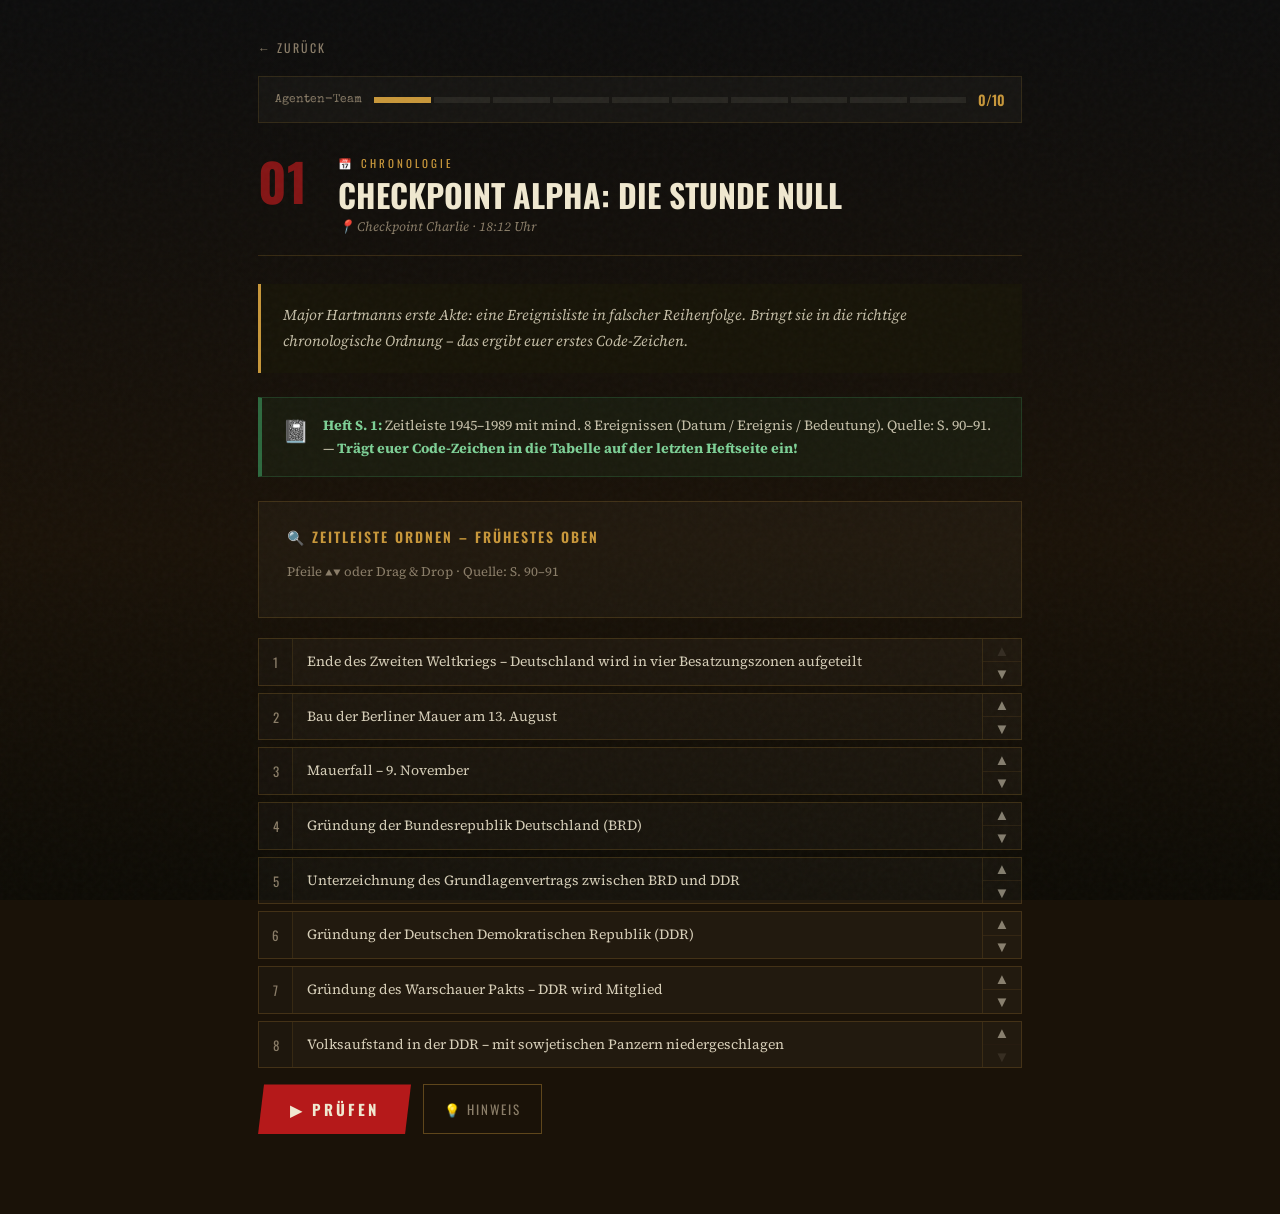
==== commit 58a45a87: "Add files via upload" ====
--- a/station01.html
+++ b/station01.html
@@ -6,285 +6,119 @@
 <title>Station 1 – Checkpoint Alpha</title>
 <link rel="stylesheet" href="shared.css">
 <style>
-.sort-row {
-  display: flex;
-  align-items: stretch;
-  background: rgba(240,232,208,0.04);
-  border: 1px solid rgba(200,151,58,0.2);
-  margin-bottom: 7px;
-  cursor: grab;
-  user-select: none;
-  transition: opacity 0.15s, background 0.15s;
-}
-.sort-row.dragging { opacity: 0.4; }
-.sort-row.drag-over { border-color: var(--gold); background: rgba(200,151,58,0.12); }
-.sort-row.correct-row { border-color: #2d6a3f; background: rgba(45,106,63,0.15); }
-.sort-row.wrong-row   { border-color: #b5191a; background: rgba(181,25,26,0.12); }
-
-.sort-pos {
-  width: 34px;
-  flex-shrink: 0;
-  display: flex;
-  align-items: center;
-  justify-content: center;
-  font-family: 'Oswald', sans-serif;
-  font-size: 13px;
-  color: var(--muted);
-  border-right: 1px solid rgba(200,151,58,0.15);
-  background: rgba(0,0,0,0.12);
-}
-.sort-text {
-  flex: 1;
-  padding: 12px 14px;
-  font-size: 14px;
-  line-height: 1.55;
-  color: rgba(240,232,208,0.88);
-}
-.sort-arrows {
-  display: flex;
-  flex-direction: column;
-  flex-shrink: 0;
-  border-left: 1px solid rgba(200,151,58,0.15);
-}
-.arr-btn {
-  width: 38px;
-  flex: 1;
-  background: transparent;
-  border: none;
-  color: rgba(240,232,208,0.5);
-  font-size: 15px;
-  cursor: pointer;
-  display: flex;
-  align-items: center;
-  justify-content: center;
-  line-height: 1;
-  transition: background 0.15s, color 0.15s;
-  padding: 0;
-}
-.arr-btn:hover:not(:disabled) {
-  background: rgba(200,151,58,0.15);
-  color: var(--gold);
-}
-.arr-btn:disabled { opacity: 0.2; cursor: default; }
-.arr-btn + .arr-btn { border-top: 1px solid rgba(200,151,58,0.1); }
+.sort-row{display:flex;align-items:stretch;background:rgba(240,232,208,0.04);border:1px solid rgba(200,151,58,0.2);margin-bottom:7px;cursor:grab;user-select:none;}
+.sort-row.dragging{opacity:.4}
+.sort-row.drag-over{border-color:var(--gold);background:rgba(200,151,58,0.12)}
+.sort-row.correct-row{border-color:#2d6a3f;background:rgba(45,106,63,0.15)}
+.sort-row.wrong-row{border-color:#b5191a;background:rgba(181,25,26,0.12)}
+.sort-pos{width:34px;flex-shrink:0;display:flex;align-items:center;justify-content:center;font-family:'Oswald',sans-serif;font-size:13px;color:var(--muted);border-right:1px solid rgba(200,151,58,0.15);background:rgba(0,0,0,0.12)}
+.sort-text{flex:1;padding:12px 14px;font-size:14px;line-height:1.55;color:rgba(240,232,208,0.88)}
+.sort-arrows{display:flex;flex-direction:column;flex-shrink:0;border-left:1px solid rgba(200,151,58,0.15)}
+.arr-btn{width:38px;flex:1;background:transparent;border:none;color:rgba(240,232,208,0.5);font-size:15px;cursor:pointer;display:flex;align-items:center;justify-content:center;transition:background .15s,color .15s;padding:0}
+.arr-btn:hover:not(:disabled){background:rgba(200,151,58,0.15);color:var(--gold)}
+.arr-btn:disabled{opacity:.2;cursor:default}
+.arr-btn+.arr-btn{border-top:1px solid rgba(200,151,58,0.1)}
 </style>
 </head>
 <body>
-<div class="noise"></div>
-<div class="bg-texture"></div>
-
+<div class="noise"></div><div class="bg-texture"></div>
 <div class="station-container">
-  <a href="index.html" class="back-link">← Zurück zum Briefing</a>
+  <a href="index.html" class="back-link">&#8592; Zur&uuml;ck</a>
   <div id="progress-area"></div>
-
   <div class="station-header">
     <div class="station-num">01</div>
     <div class="station-meta">
-      <div class="station-tag">🗓 Chronologie &amp; Überblick</div>
-      <div class="station-title">Checkpoint Alpha:<br>Die Stunde Null</div>
-      <div class="station-loc">📍 Checkpoint Charlie, Berlin · 18:12 Uhr</div>
+      <div class="station-tag">&#128197; Chronologie</div>
+      <div class="station-title">Checkpoint Alpha: Die Stunde Null</div>
+      <div class="station-loc">&#128205; Checkpoint Charlie &middot; 18:12 Uhr</div>
     </div>
   </div>
-
-  <div class="narrative">
-    Major Hartmanns erste Akte liegt am Grenzübergang. Sie enthält eine Liste von Daten – aber in der falschen Reihenfolge. Um weiterzukommen, müsst ihr die Chronologie der deutschen Teilung korrekt ordnen.
+  <div class="narrative">Major Hartmanns erste Akte: eine Ereignisliste in falscher Reihenfolge. Bringt sie in die richtige chronologische Ordnung &ndash; das ergibt euer erstes Code-Zeichen.</div>
+  <div class="heft-aufgabe">
+    <div class="icon">&#128211;</div>
+    <div class="text"><strong>Heft S.&nbsp;1:</strong> Zeitleiste 1945&ndash;1989 mit mind. 8 Ereignissen (Datum / Ereignis / Bedeutung). Quelle: S.&nbsp;90&ndash;91. &mdash; <strong>Tr&auml;gt euer Code-Zeichen in die Tabelle auf der letzten Heftseite ein!</strong></div>
   </div>
-
-  <div class="heft-aufgabe">
-    <div class="icon">📓</div>
-    <div class="text"><strong>Heft-Aufgabe Station 1:</strong> Erstellt eine Zeitleiste (1945–1989) mit mindestens 8 Ereignissen. Notiert zu jedem: Datum, Ereignis, Bedeutung (1 Satz). Nutzt S. 90–91.</div>
+  <div class="question-area">
+    <h3>&#128269; Zeitleiste ordnen &ndash; fr&uuml;hestes oben</h3>
+    <p style="font-size:13px;color:var(--muted);">Pfeile &#9650;&#9660; oder Drag &amp; Drop &middot; Quelle: S.&nbsp;90&ndash;91</p>
   </div>
-
-  <div class="question-area">
-    <h3>🔍 Geheimakte: Zeitleiste ordnen</h3>
-    <p>Bringt die Ereignisse in die <strong>richtige chronologische Reihenfolge</strong> (frühestes = oben).</p>
-    <p style="margin-top:8px; font-size:13px; color:var(--muted);">
-      Pfeile ▲▼ nutzen <em>oder</em> per Drag &amp; Drop verschieben · Quelle: Zeitstrahl S. 90–91
-    </p>
+  <div id="sort-area"></div>
+  <div class="btn-row" style="margin-top:16px;">
+    <button class="submit-btn" onclick="checkOrder()">&#9654; Pr&uuml;fen</button>
+    <button class="hint-btn" onclick="showHint()">&#128161; Hinweis</button>
   </div>
-
-  <div id="sort-area"></div>
-
-  <div class="btn-row" style="margin-top:16px;">
-    <button class="submit-btn" onclick="checkOrder()">▶ Reihenfolge prüfen</button>
-    <button class="hint-btn" onclick="showHint()">💡 Hinweis</button>
+  <div class="feedback" id="feedback"></div>
+  <div id="code-section" style="display:none;margin-top:20px;">
+    <div class="code-reveal show">
+      <div class="code-label">&#128274; Euer Code-Zeichen f&uuml;r den Tresor (Station&nbsp;1 von&nbsp;10):</div>
+      <div class="code-value">4</div>
+      <div class="code-note">Warum <strong>4</strong>? Deutschland wurde 1945 in <strong>4</strong> Besatzungszonen aufgeteilt &ndash; das war der Startpunkt der Teilung.<br>Tragt &bdquo;4&ldquo; in die Code-Tabelle in eurem Heft ein (Position 1).</div>
+    </div>
+    <button class="next-btn show" onclick="window.location.href='station02.html'" style="margin-top:12px;">Weiter zu Station&nbsp;2 &#8594;</button>
   </div>
-
-  <div class="feedback" id="feedback"></div>
-
-  <div class="code-reveal" id="code-reveal">
-    <div class="code-label">Code für Station 2 erhalten:</div>
-    <div class="code-value">1949</div>
-    <div class="code-note">Notiert diesen Code! → Gebt ihn bei Station 2 ein.</div>
-  </div>
-  <button class="next-btn" id="next-btn" onclick="window.location.href='station02.html'">
-    Weiter zu Station 2: Das Bündnissystem →
-  </button>
 </div>
-
 <script src="utils.js"></script>
 <script>
 document.getElementById('progress-area').innerHTML = progressBar(1);
-
-const events = [
-  { id:'a', text:'Ende des Zweiten Weltkriegs – Deutschland wird in vier Besatzungszonen aufgeteilt', year:1945 },
-  { id:'b', text:'Gründung der Bundesrepublik Deutschland (BRD)', year:1949 },
-  { id:'c', text:'Gründung der Deutschen Demokratischen Republik (DDR)', year:1949 },
-  { id:'d', text:'Volksaufstand in der DDR – mit sowjetischen Panzern niedergeschlagen', year:1953 },
-  { id:'e', text:'Gründung des Warschauer Pakts – DDR wird Mitglied', year:1955 },
-  { id:'f', text:'Bau der Berliner Mauer am 13. August', year:1961 },
-  { id:'g', text:'Unterzeichnung des Grundlagenvertrags zwischen BRD und DDR', year:1972 },
-  { id:'h', text:'Mauerfall – 9. November', year:1989 },
+var events=[
+  {id:'a',text:'Ende des Zweiten Weltkriegs &ndash; Deutschland wird in vier Besatzungszonen aufgeteilt',year:1945},
+  {id:'b',text:'Gr&uuml;ndung der Bundesrepublik Deutschland (BRD)',year:1949},
+  {id:'c',text:'Gr&uuml;ndung der Deutschen Demokratischen Republik (DDR)',year:1949},
+  {id:'d',text:'Volksaufstand in der DDR &ndash; mit sowjetischen Panzern niedergeschlagen',year:1953},
+  {id:'e',text:'Gr&uuml;ndung des Warschauer Pakts &ndash; DDR wird Mitglied',year:1955},
+  {id:'f',text:'Bau der Berliner Mauer am 13. August',year:1961},
+  {id:'g',text:'Unterzeichnung des Grundlagenvertrags zwischen BRD und DDR',year:1972},
+  {id:'h',text:'Mauerfall &ndash; 9. November',year:1989}
 ];
-
-let order = [...events].sort(() => Math.random() - 0.5);
-let dragSrcIdx = null;
-
-function render() {
-  const container = document.getElementById('sort-area');
-  container.innerHTML = '';
-
-  order.forEach(function(e, i) {
-    const row = document.createElement('div');
-    row.className = 'sort-row';
-    row.setAttribute('draggable', 'true');
-    row.dataset.idx = i;
-
-    const pos = document.createElement('div');
-    pos.className = 'sort-pos';
-    pos.textContent = i + 1;
-
-    const txt = document.createElement('div');
-    txt.className = 'sort-text';
-    txt.textContent = e.text;
-
-    const arrows = document.createElement('div');
-    arrows.className = 'sort-arrows';
-
-    const btnUp = document.createElement('button');
-    btnUp.className = 'arr-btn';
-    btnUp.innerHTML = '&#9650;';
-    btnUp.title = 'Nach oben';
-    if (i === 0) btnUp.disabled = true;
-    btnUp.addEventListener('click', function(ev) {
-      ev.stopPropagation();
-      moveItem(i, -1);
-    });
-
-    const btnDown = document.createElement('button');
-    btnDown.className = 'arr-btn';
-    btnDown.innerHTML = '&#9660;';
-    btnDown.title = 'Nach unten';
-    if (i === order.length - 1) btnDown.disabled = true;
-    btnDown.addEventListener('click', function(ev) {
-      ev.stopPropagation();
-      moveItem(i, 1);
-    });
-
-    arrows.appendChild(btnUp);
-    arrows.appendChild(btnDown);
-    row.appendChild(pos);
-    row.appendChild(txt);
-    row.appendChild(arrows);
-
-    /* Drag & Drop events */
-    row.addEventListener('dragstart', function(ev) {
-      dragSrcIdx = i;
-      setTimeout(function() { row.classList.add('dragging'); }, 0);
-      ev.dataTransfer.effectAllowed = 'move';
-    });
-    row.addEventListener('dragend', function() {
-      row.classList.remove('dragging');
-      document.querySelectorAll('.sort-row').forEach(function(r) {
-        r.classList.remove('drag-over');
-      });
-      dragSrcIdx = null;
-    });
-    row.addEventListener('dragover', function(ev) {
-      ev.preventDefault();
-      ev.dataTransfer.dropEffect = 'move';
-      document.querySelectorAll('.sort-row').forEach(function(r) {
-        r.classList.remove('drag-over');
-      });
-      row.classList.add('drag-over');
-    });
-    row.addEventListener('dragleave', function() {
-      row.classList.remove('drag-over');
-    });
-    row.addEventListener('drop', function(ev) {
-      ev.preventDefault();
-      row.classList.remove('drag-over');
-      if (dragSrcIdx !== null && dragSrcIdx !== i) {
-        var tmp = order[dragSrcIdx];
-        order[dragSrcIdx] = order[i];
-        order[i] = tmp;
-        clearFeedback();
-        render();
-      }
-    });
-
-    container.appendChild(row);
+var order=events.slice().sort(function(){return Math.random()-.5;});
+var dragSrcIdx=null;
+function render(){
+  var c=document.getElementById('sort-area');c.innerHTML='';
+  order.forEach(function(e,i){
+    var row=document.createElement('div');row.className='sort-row';row.setAttribute('draggable','true');row.dataset.idx=i;
+    row.innerHTML='<div class="sort-pos">'+(i+1)+'</div><div class="sort-text">'+e.text+'</div>'+
+      '<div class="sort-arrows">'+
+      '<button class="arr-btn"'+(i===0?' disabled':'')+' onclick="moveItem('+i+',-1);event.stopPropagation()">&#9650;</button>'+
+      '<button class="arr-btn"'+(i===order.length-1?' disabled':'')+' onclick="moveItem('+i+',1);event.stopPropagation()">&#9660;</button>'+
+      '</div>';
+    row.addEventListener('dragstart',function(ev){dragSrcIdx=i;setTimeout(function(){row.classList.add('dragging');},0);ev.dataTransfer.effectAllowed='move';});
+    row.addEventListener('dragend',function(){row.classList.remove('dragging');document.querySelectorAll('.sort-row').forEach(function(r){r.classList.remove('drag-over');});dragSrcIdx=null;});
+    row.addEventListener('dragover',function(ev){ev.preventDefault();document.querySelectorAll('.sort-row').forEach(function(r){r.classList.remove('drag-over');});row.classList.add('drag-over');});
+    row.addEventListener('dragleave',function(){row.classList.remove('drag-over');});
+    row.addEventListener('drop',function(ev){ev.preventDefault();row.classList.remove('drag-over');if(dragSrcIdx!==null&&dragSrcIdx!==i){var tmp=order[dragSrcIdx];order[dragSrcIdx]=order[i];order[i]=tmp;clearFeedback();render();}});
+    c.appendChild(row);
   });
 }
-
-function moveItem(i, dir) {
-  var j = i + dir;
-  if (j < 0 || j >= order.length) return;
-  var tmp = order[i]; order[i] = order[j]; order[j] = tmp;
-  clearFeedback();
-  render();
-}
-
-function clearFeedback() {
-  var fb = document.getElementById('feedback');
-  fb.className = 'feedback';
-  fb.innerHTML = '';
-}
-
-var attempts = 0;
-
-function checkOrder() {
-  var correct = events.slice().sort(function(a,b){ return a.year - b.year; }).map(function(e){ return e.id; });
-  var current = order.map(function(e){ return e.id; });
-  var isCorrect = current.join('') === correct.join('');
-
+function moveItem(i,dir){var j=i+dir;if(j<0||j>=order.length)return;var tmp=order[i];order[i]=order[j];order[j]=tmp;clearFeedback();render();}
+function clearFeedback(){var fb=document.getElementById('feedback');fb.className='feedback';fb.innerHTML='';}
+var attempts=0;
+function checkOrder(){
+  var correct=events.slice().sort(function(a,b){return a.year-b.year;}).map(function(e){return e.id;});
+  var current=order.map(function(e){return e.id;});
+  var ok=current.join('')===correct.join('');
   attempts++;
-  var fb = document.getElementById('feedback');
-
-  var rows = document.querySelectorAll('.sort-row');
-  rows.forEach(function(row, i) {
-    row.classList.remove('correct-row', 'wrong-row');
-    if (isCorrect) {
-      row.classList.add('correct-row');
-    } else {
-      row.classList.add(current[i] === correct[i] ? 'correct-row' : 'wrong-row');
-    }
+  var fb=document.getElementById('feedback');
+  document.querySelectorAll('.sort-row').forEach(function(row,i){
+    row.classList.remove('correct-row','wrong-row');
+    if(ok)row.classList.add('correct-row');
+    else row.classList.add(current[i]===correct[i]?'correct-row':'wrong-row');
   });
-
-  if (isCorrect) {
-    fb.className = 'feedback success';
-    fb.innerHTML = '&#10003; Ausgezeichnet! Die Chronologie ist korrekt. Hartmanns erste Akte ist gesichert.<br><small>Code f&uuml;r Station 2: <strong>1949</strong></small>';
-    document.getElementById('code-reveal').classList.add('show');
-    document.getElementById('next-btn').classList.add('show');
+  if(ok){
+    fb.className='feedback success';fb.innerHTML='&#10003; Korrekt!';
+    saveCode(1,'4');
+    document.getElementById('code-section').style.display='block';
     markStationComplete(1);
   } else {
-    var wrongCount = current.filter(function(id,i){ return id !== correct[i]; }).length;
-    fb.className = 'feedback error';
-    if (attempts >= 2) {
-      fb.innerHTML = '&#10007; ' + wrongCount + ' Position' + (wrongCount > 1 ? 'en sind' : ' ist') + ' noch falsch (rot). Tipp: 1945 zuerst, 1989 zuletzt. Schulbuch S.&nbsp;90&ndash;91!';
-    } else {
-      fb.innerHTML = '&#10007; Noch nicht ganz &ndash; ' + wrongCount + ' Position' + (wrongCount > 1 ? 'en stimmen' : ' stimmt') + ' nicht (rot = falsch, gr&uuml;n = richtig).';
-    }
+    var w=current.filter(function(id,i){return id!==correct[i];}).length;
+    fb.className='feedback error';
+    fb.innerHTML=attempts>=2?'&#10007; '+w+' Position'+(w>1?'en':'')+'falsch (rot). Tipp: Welches Ereignis kam zuerst, welches zuletzt?'
+      :'&#10007; '+w+' Position'+(w>1?'en':'')+' stimm'+(w>1?'en':'t')+' nicht &ndash; gr&uuml;n = richtig, rot = falsch.';
   }
 }
-
-function showHint() {
-  addHint();
-  var fb = document.getElementById('feedback');
-  fb.className = 'feedback hint';
-  fb.innerHTML = '&#128161; <strong>Hinweis:</strong> Zeitstrahl S.&nbsp;90&ndash;91. Reihenfolge: 1945 &rarr; 1949 (BRD) &rarr; 1949 (DDR) &rarr; 1953 &rarr; 1955 &rarr; 1961 &rarr; 1972 &rarr; 1989.';
+function showHint(){
+  addHint();var fb=document.getElementById('feedback');fb.className='feedback hint';
+  fb.innerHTML='&#128161; Nutzt den Zeitstrahl S.&nbsp;90&ndash;91. Achtet auf: Wann wurden die beiden deutschen Staaten gegr&uuml;ndet? Was passierte 1953 und 1961?';
 }
-
 render();
 </script>
 </body>
